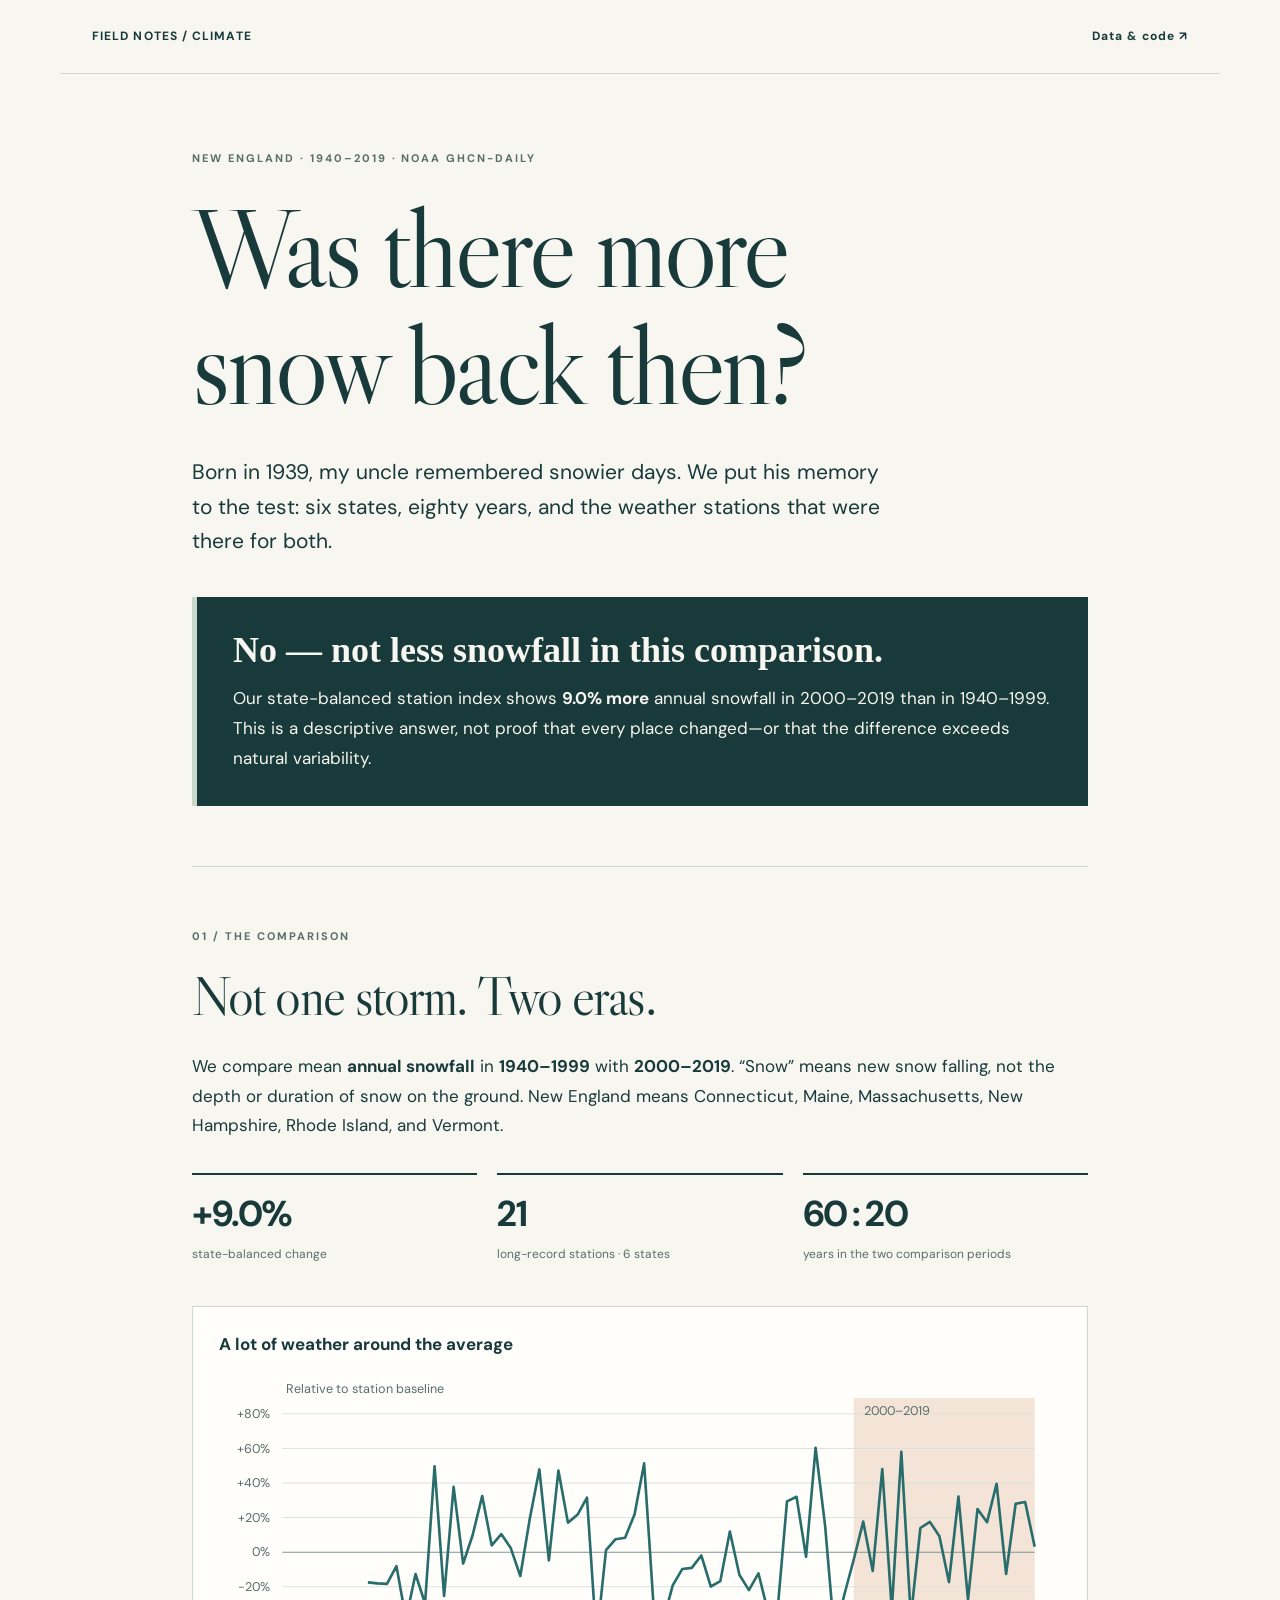
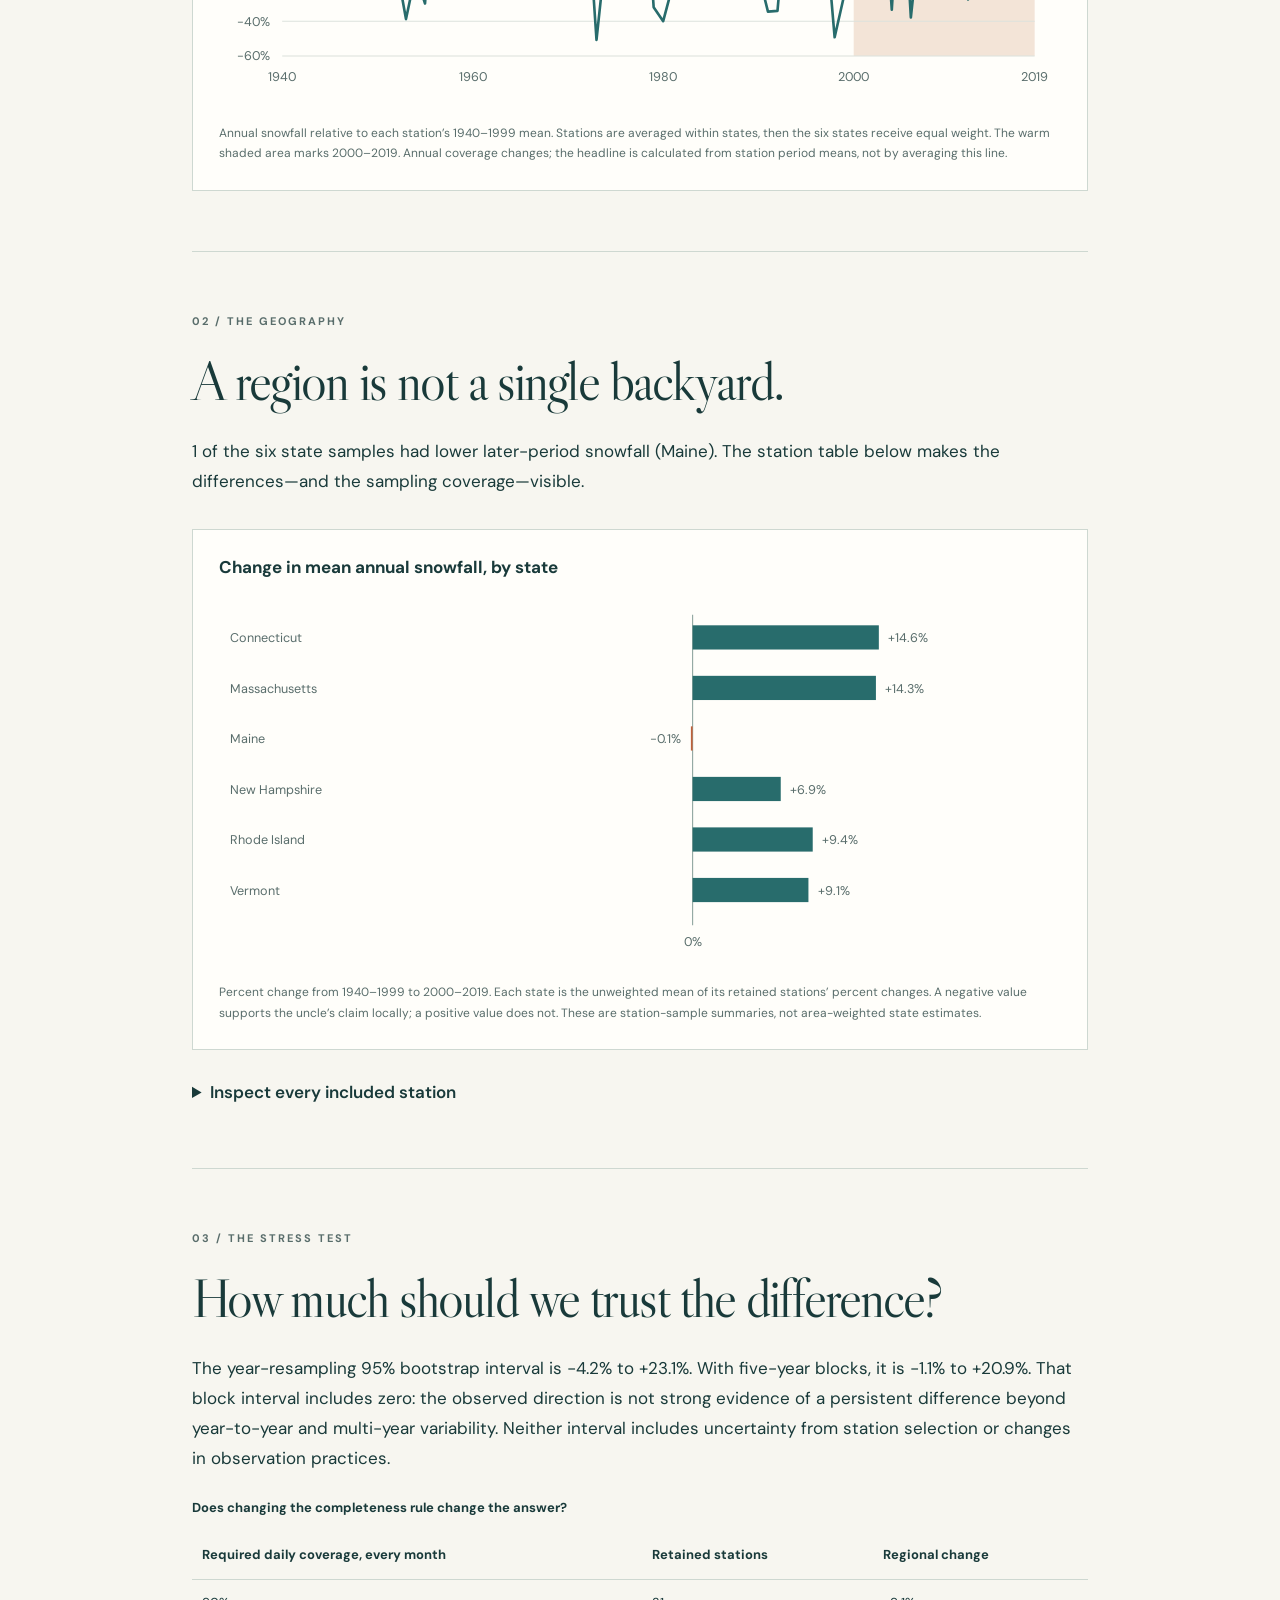
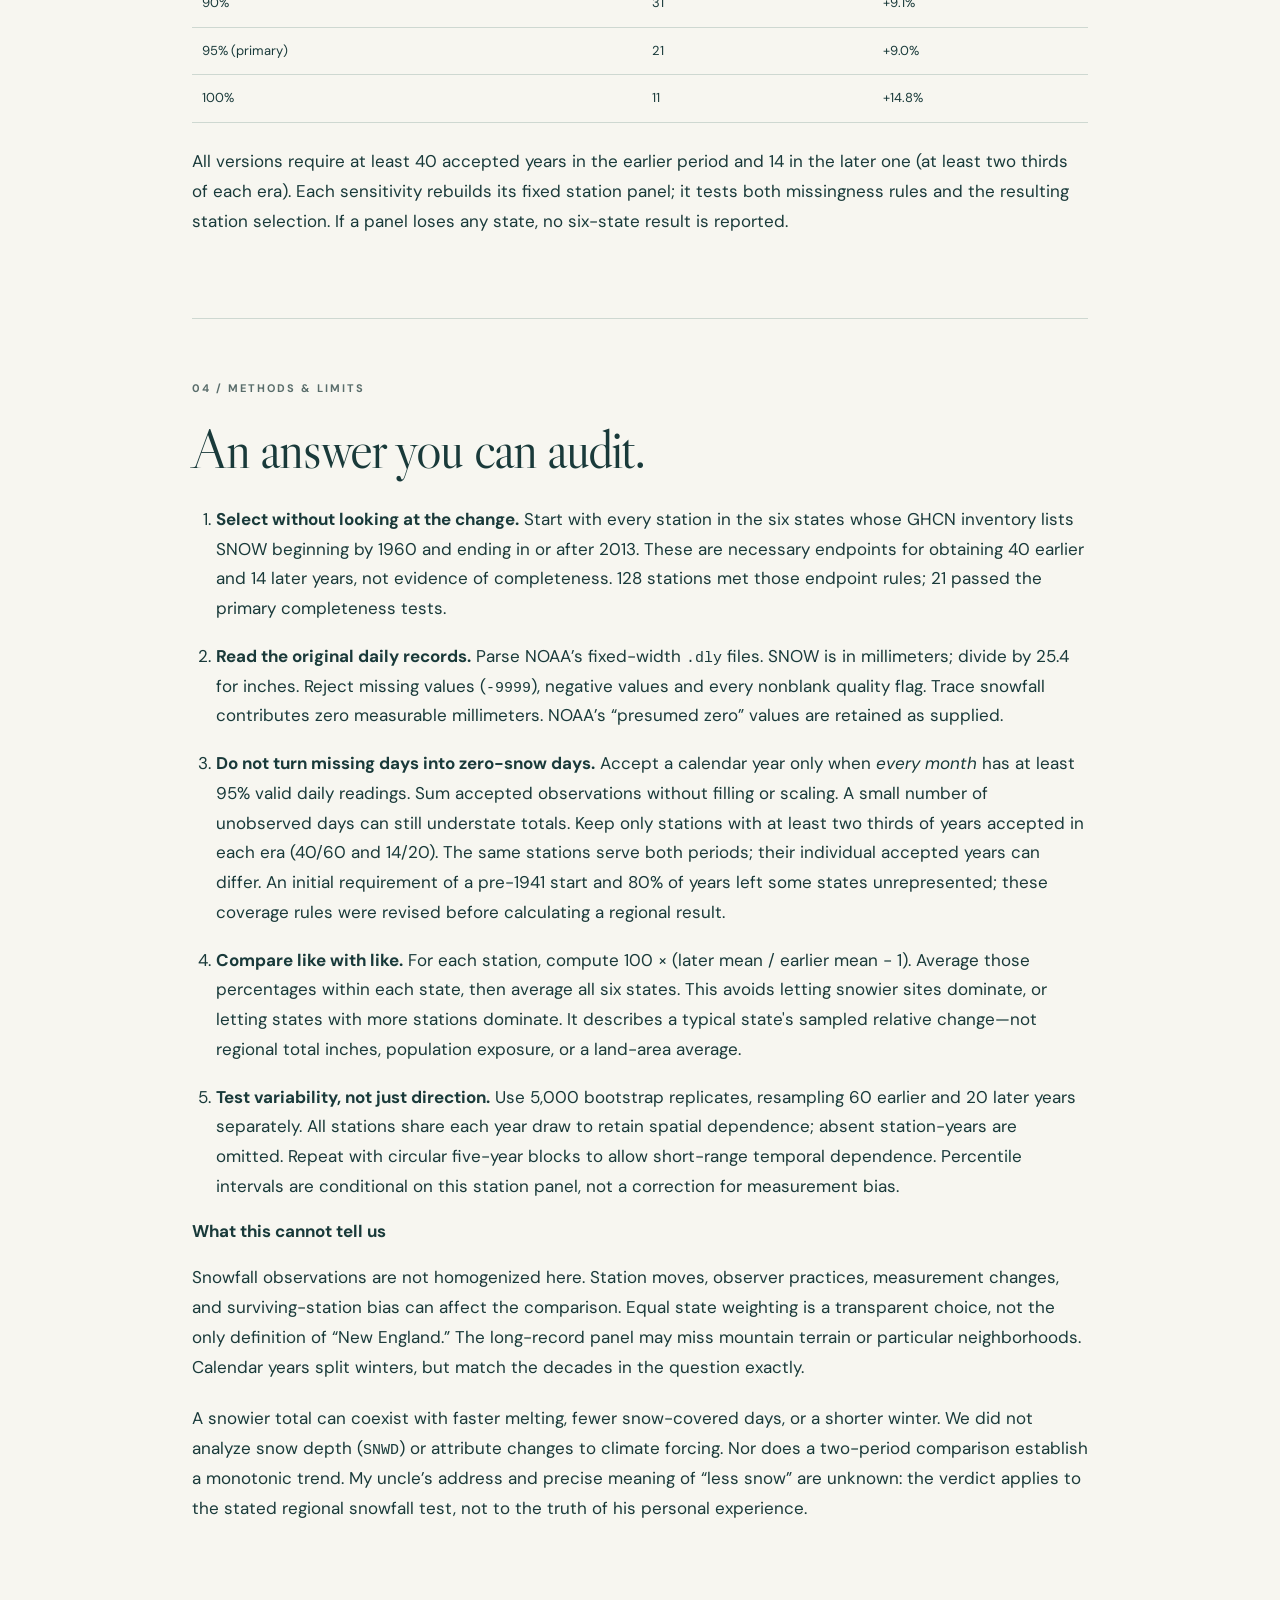
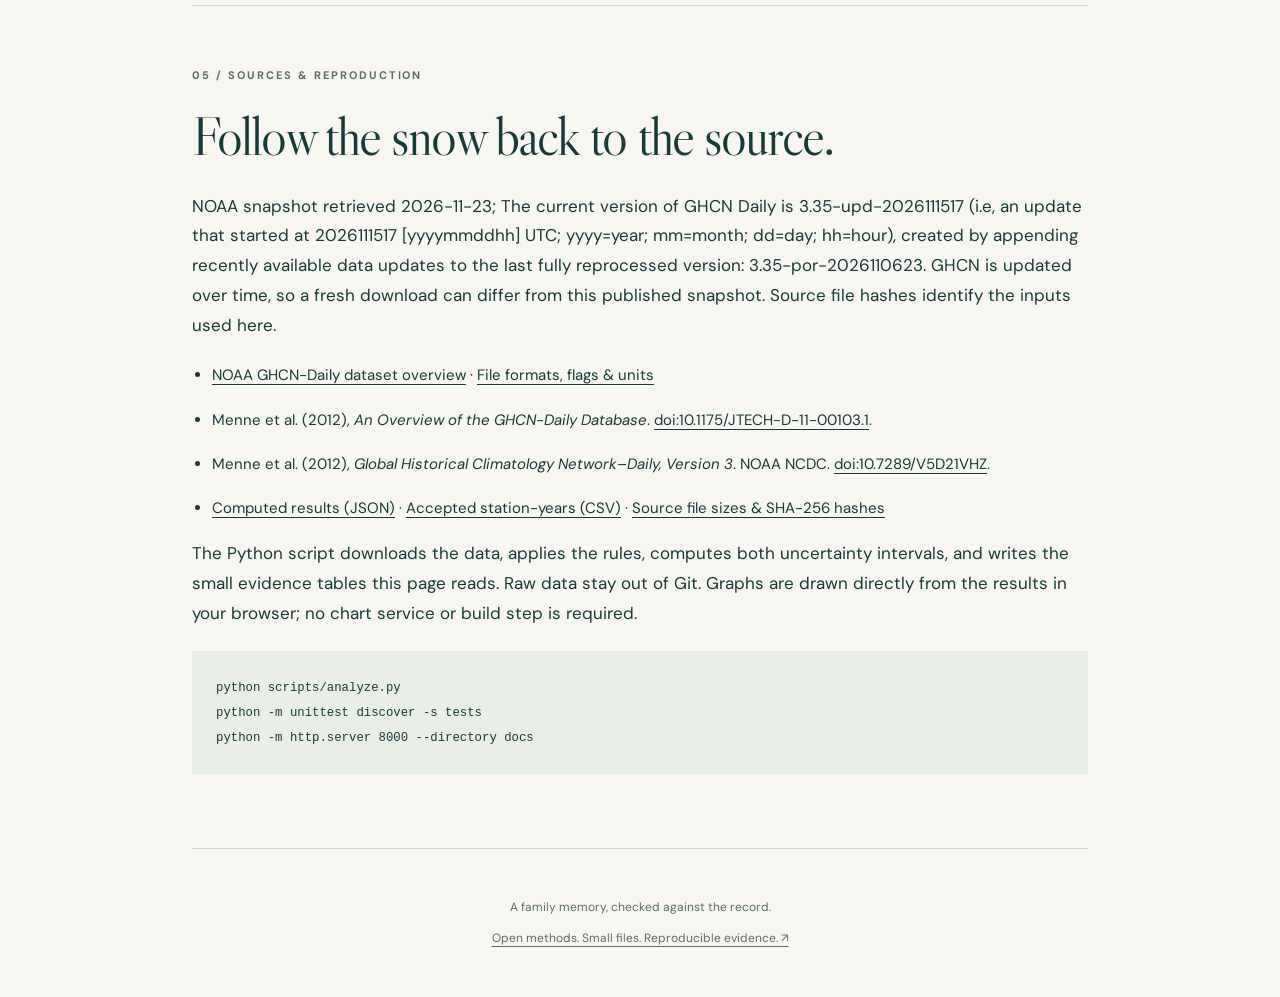
==== snowfall/index.html @ 42feb811 "Publish New England snowfall report at /snowfall" ====
<!doctype html>
<html lang="en">
<head>
  <meta charset="utf-8">
  <meta name="viewport" content="width=device-width, initial-scale=1">
  <meta name="description" content="Testing a lifetime's memory of New England snow against NOAA daily station records, 1940–2019.">
  <link rel="canonical" href="https://justi.zone/snowfall/">
  <title>Was there more snow back then? | New England, 1940–2019</title>
  <link rel="stylesheet" href="style.css">
  <script defer src="report.js"></script>
</head>
<body>
<header class="masthead"><a href="#">FIELD NOTES / CLIMATE</a><a href="https://github.com/justinthebergejr/snowfall-hw">Data &amp; code ↗</a></header>
<main>
  <section class="hero">
    <p class="eyebrow">NEW ENGLAND · 1940–2019 · NOAA GHCN-DAILY</p>
    <h1>Was there more<br>snow back then?</h1>
    <p class="intro">Born in 1939, my uncle remembered snowier days. We put his memory to the test: six states, eighty years, and the weather stations that were there for both.</p>
    <div id="verdict" class="verdict" aria-live="polite"><strong>No — not less snowfall in this comparison.</strong><p>The published 21-station index shows 9.0% more annual snowfall in 2000–2019 than in 1940–1999. Uncertainty intervals include zero; this is not proof of a persistent increase.</p></div>
    <noscript><p>This report needs JavaScript to display its computed answer and graphs. The <a href="assets/results.json">complete numerical results</a> and <a href="assets/station-years.csv">station-year data</a> are also available directly.</p></noscript>
  </section>
  <section aria-labelledby="comparison">
    <p class="eyebrow">01 / THE COMPARISON</p>
    <h2 id="comparison">Not one storm. Two eras.</h2>
    <p>We compare mean <strong>annual snowfall</strong> in <strong>1940–1999</strong> with <strong>2000–2019</strong>. “Snow” means new snow falling, not the depth or duration of snow on the ground. New England means Connecticut, Maine, Massachusetts, New Hampshire, Rhode Island, and Vermont.</p>
    <div class="metrics" id="metrics"></div>
    <figure>
      <h3>A lot of weather around the average</h3>
      <div id="timeline"></div>
      <figcaption>Annual snowfall relative to each station’s 1940–1999 mean. Stations are averaged within states, then the six states receive equal weight. The warm shaded area marks 2000–2019. Annual coverage changes; the headline is calculated from station period means, not by averaging this line.</figcaption>
    </figure>
  </section>
  <section aria-labelledby="geography">
    <p class="eyebrow">02 / THE GEOGRAPHY</p>
    <h2 id="geography">A region is not a single backyard.</h2>
    <p id="state-summary"></p>
    <figure>
      <h3>Change in mean annual snowfall, by state</h3>
      <div id="states-chart"></div>
      <figcaption>Percent change from 1940–1999 to 2000–2019. Each state is the unweighted mean of its retained stations’ percent changes. A negative value supports the uncle’s claim locally; a positive value does not. These are station-sample summaries, not area-weighted state estimates.</figcaption>
    </figure>
    <details><summary>Inspect every included station</summary>
      <p>Means are in inches per calendar year; counts show accepted years out of 60 and 20. Coordinates are in the downloadable results.</p>
      <div class="table-scroll"><table><thead><tr><th>Station / GHCN ID</th><th>State</th><th>1940–99</th><th>2000–19</th><th>Change</th><th>Years</th></tr></thead><tbody id="station-table"></tbody></table></div>
    </details>
  </section>
  <section aria-labelledby="confidence">
    <p class="eyebrow">03 / THE STRESS TEST</p>
    <h2 id="confidence">How much should we trust the difference?</h2>
    <p id="uncertainty"></p>
    <div class="table-scroll"><table><caption>Does changing the completeness rule change the answer?</caption><thead><tr><th>Required daily coverage, every month</th><th>Retained stations</th><th>Regional change</th></tr></thead><tbody id="sensitivity"></tbody></table></div>
    <p>All versions require at least 40 accepted years in the earlier period and 14 in the later one (at least two thirds of each era). Each sensitivity rebuilds its fixed station panel; it tests both missingness rules and the resulting station selection. If a panel loses any state, no six-state result is reported.</p>
  </section>
  <section class="methods" aria-labelledby="methods">
    <p class="eyebrow">04 / METHODS &amp; LIMITS</p>
    <h2 id="methods">An answer you can audit.</h2>
    <ol>
      <li><strong>Select without looking at the change.</strong> Start with every station in the six states whose GHCN inventory lists SNOW beginning by 1960 and ending in or after 2013. These are necessary endpoints for obtaining 40 earlier and 14 later years, not evidence of completeness. <span id="selection"></span></li>
      <li><strong>Read the original daily records.</strong> Parse NOAA’s fixed-width <code>.dly</code> files. SNOW is in millimeters; divide by 25.4 for inches. Reject missing values (<code>-9999</code>), negative values and every nonblank quality flag. Trace snowfall contributes zero measurable millimeters. NOAA’s “presumed zero” values are retained as supplied.</li>
      <li><strong>Do not turn missing days into zero-snow days.</strong> Accept a calendar year only when <em>every month</em> has at least 95% valid daily readings. Sum accepted observations without filling or scaling. A small number of unobserved days can still understate totals. Keep only stations with at least two thirds of years accepted in each era (40/60 and 14/20). The same stations serve both periods; their individual accepted years can differ. An initial requirement of a pre-1941 start and 80% of years left some states unrepresented; these coverage rules were revised before calculating a regional result.</li>
      <li><strong>Compare like with like.</strong> For each station, compute 100 × (later mean / earlier mean − 1). Average those percentages within each state, then average all six states. This avoids letting snowier sites dominate, or letting states with more stations dominate. It describes a typical state's sampled relative change—not regional total inches, population exposure, or a land-area average.</li>
      <li><strong>Test variability, not just direction.</strong> Use 5,000 bootstrap replicates, resampling 60 earlier and 20 later years separately. All stations share each year draw to retain spatial dependence; absent station-years are omitted. Repeat with circular five-year blocks to allow short-range temporal dependence. Percentile intervals are conditional on this station panel, not a correction for measurement bias.</li>
    </ol>
    <h3>What this cannot tell us</h3>
    <p>Snowfall observations are not homogenized here. Station moves, observer practices, measurement changes, and surviving-station bias can affect the comparison. Equal state weighting is a transparent choice, not the only definition of “New England.” The long-record panel may miss mountain terrain or particular neighborhoods. Calendar years split winters, but match the decades in the question exactly.</p>
    <p>A snowier total can coexist with faster melting, fewer snow-covered days, or a shorter winter. We did not analyze snow depth (<code>SNWD</code>) or attribute changes to climate forcing. Nor does a two-period comparison establish a monotonic trend. My uncle’s address and precise meaning of “less snow” are unknown: the verdict applies to the stated regional snowfall test, not to the truth of his personal experience.</p>
  </section>
  <section aria-labelledby="sources">
    <p class="eyebrow">05 / SOURCES &amp; REPRODUCTION</p>
    <h2 id="sources">Follow the snow back to the source.</h2>
    <p id="snapshot"></p>
    <ul class="sources">
      <li><a href="https://www.ncei.noaa.gov/products/land-based-station/global-historical-climatology-network-daily">NOAA GHCN-Daily dataset overview</a> · <a href="https://www.ncei.noaa.gov/pub/data/ghcn/daily/readme.txt">File formats, flags &amp; units</a></li>
      <li>Menne et al. (2012), <em>An Overview of the GHCN-Daily Database</em>. <a href="https://doi.org/10.1175/JTECH-D-11-00103.1">doi:10.1175/JTECH-D-11-00103.1</a>.</li>
      <li>Menne et al. (2012), <em>Global Historical Climatology Network–Daily, Version 3</em>. NOAA NCDC. <a href="https://doi.org/10.7289/V5D21VHZ">doi:10.7289/V5D21VHZ</a>.</li>
      <li><a href="assets/results.json">Computed results (JSON)</a> · <a href="assets/station-years.csv">Accepted station-years (CSV)</a> · <a href="assets/manifest.json">Source file sizes &amp; SHA-256 hashes</a></li>
    </ul>
    <p>The Python script downloads the data, applies the rules, computes both uncertainty intervals, and writes the small evidence tables this page reads. Raw data stay out of Git. Graphs are drawn directly from the results in your browser; no chart service or build step is required.</p>
    <pre><code>python scripts/analyze.py
python -m unittest discover -s tests
python -m http.server 8000 --directory docs</code></pre>
  </section>
</main>
<footer>A family memory, checked against the record.<br><a href="https://github.com/justinthebergejr/snowfall-hw">Open methods. Small files. Reproducible evidence. ↗</a></footer>
</body>
</html>
---- snowfall/style.css ----
@import url('https://fonts.googleapis.com/css2?family=DM+Sans:wght@400;500;600;700&family=Libre+Caslon+Display&display=swap');
:root{--paper:#f7f6f0;--ink:#193a3a;--muted:#596d6b;--line:#ced8d1;--accent:#bf613b;--teal:#286c6c}*{box-sizing:border-box}html{scroll-behavior:smooth}body{margin:0;background:var(--paper);color:var(--ink);font:17px/1.75 'DM Sans',system-ui,sans-serif}a{color:inherit;text-underline-offset:4px}a:hover{color:var(--accent)}.masthead{max-width:1160px;margin:auto;display:flex;justify-content:space-between;padding:26px 32px;border-bottom:1px solid var(--line);font-size:12px;font-weight:700;letter-spacing:.09em}.masthead a{text-decoration:none}main{max-width:960px;margin:auto;padding:0 32px}.hero{padding-top:75px!important}.eyebrow{font-size:11px;font-weight:700;letter-spacing:.18em;color:var(--muted);margin:0 0 22px}h1,h2{font-family:'Libre Caslon Display',Georgia,serif;font-weight:400;line-height:1.04;letter-spacing:-.035em}h1{font-size:clamp(64px,9vw,112px);margin:0 0 32px}h2{font-size:clamp(37px,5vw,54px);margin:0 0 28px}h3{font-size:17px;line-height:1.4;margin:0 0 20px}p{margin:0 0 22px}.intro{font-size:21px;max-width:690px;line-height:1.65}.verdict{background:var(--ink);color:var(--paper);margin-top:38px;padding:32px 36px;border-left:5px solid #c8d9cc}.verdict strong{display:block;font-family:Georgia,serif;font-size:36px;line-height:1.2;margin-bottom:12px}.verdict p{margin:0;font-size:17px}section{padding:60px 0;border-bottom:1px solid var(--line)}.metrics{display:grid;grid-template-columns:repeat(3,1fr);gap:20px;margin:32px 0 38px}.metric{border-top:2px solid var(--ink);padding-top:16px}.metric b{display:block;font-size:36px;letter-spacing:-.04em;line-height:1.3}.metric span{font-size:12px;color:var(--muted)}figure{margin:32px 0 0;background:#fffefa;border:1px solid var(--line);padding:26px}svg{display:block;width:100%;height:auto;overflow:visible}svg text{font-family:'DM Sans',system-ui,sans-serif;fill:var(--muted);font-size:12px}figcaption{font-size:12px;line-height:1.7;color:var(--muted);margin-top:20px}.table-scroll{overflow-x:auto;margin:24px 0}table{border-collapse:collapse;width:100%;font-size:13px;text-align:left}th,td{padding:12px 10px;border-bottom:1px solid var(--line);white-space:nowrap}th{font-weight:700}td:first-child{white-space:normal;min-width:155px}td small{display:block;color:var(--muted)}caption{text-align:left;font-weight:700;margin:0 0 12px}details{margin-top:28px}summary{cursor:pointer;font-weight:600}li{margin-bottom:18px}ol{padding-left:24px}code{font-size:.88em}pre{overflow:auto;background:#e9eee7;padding:24px;font-size:14px;line-height:1.8}.sources{padding-left:20px;font-size:15px}footer{text-align:center;padding:48px 24px;font-size:12px;color:var(--muted)}footer a{display:inline-block;margin-top:10px}@media(max-width:600px){body{font-size:16px}main{padding:0 22px}.masthead{padding:20px 22px;font-size:10px}.hero{padding-top:45px!important}.intro{font-size:18px}section{padding:42px 0}.verdict{padding:24px}.metrics{gap:12px}.metric b{font-size:27px}.metric span{font-size:11px}figure{padding:18px 12px}.eyebrow{font-size:10px}}
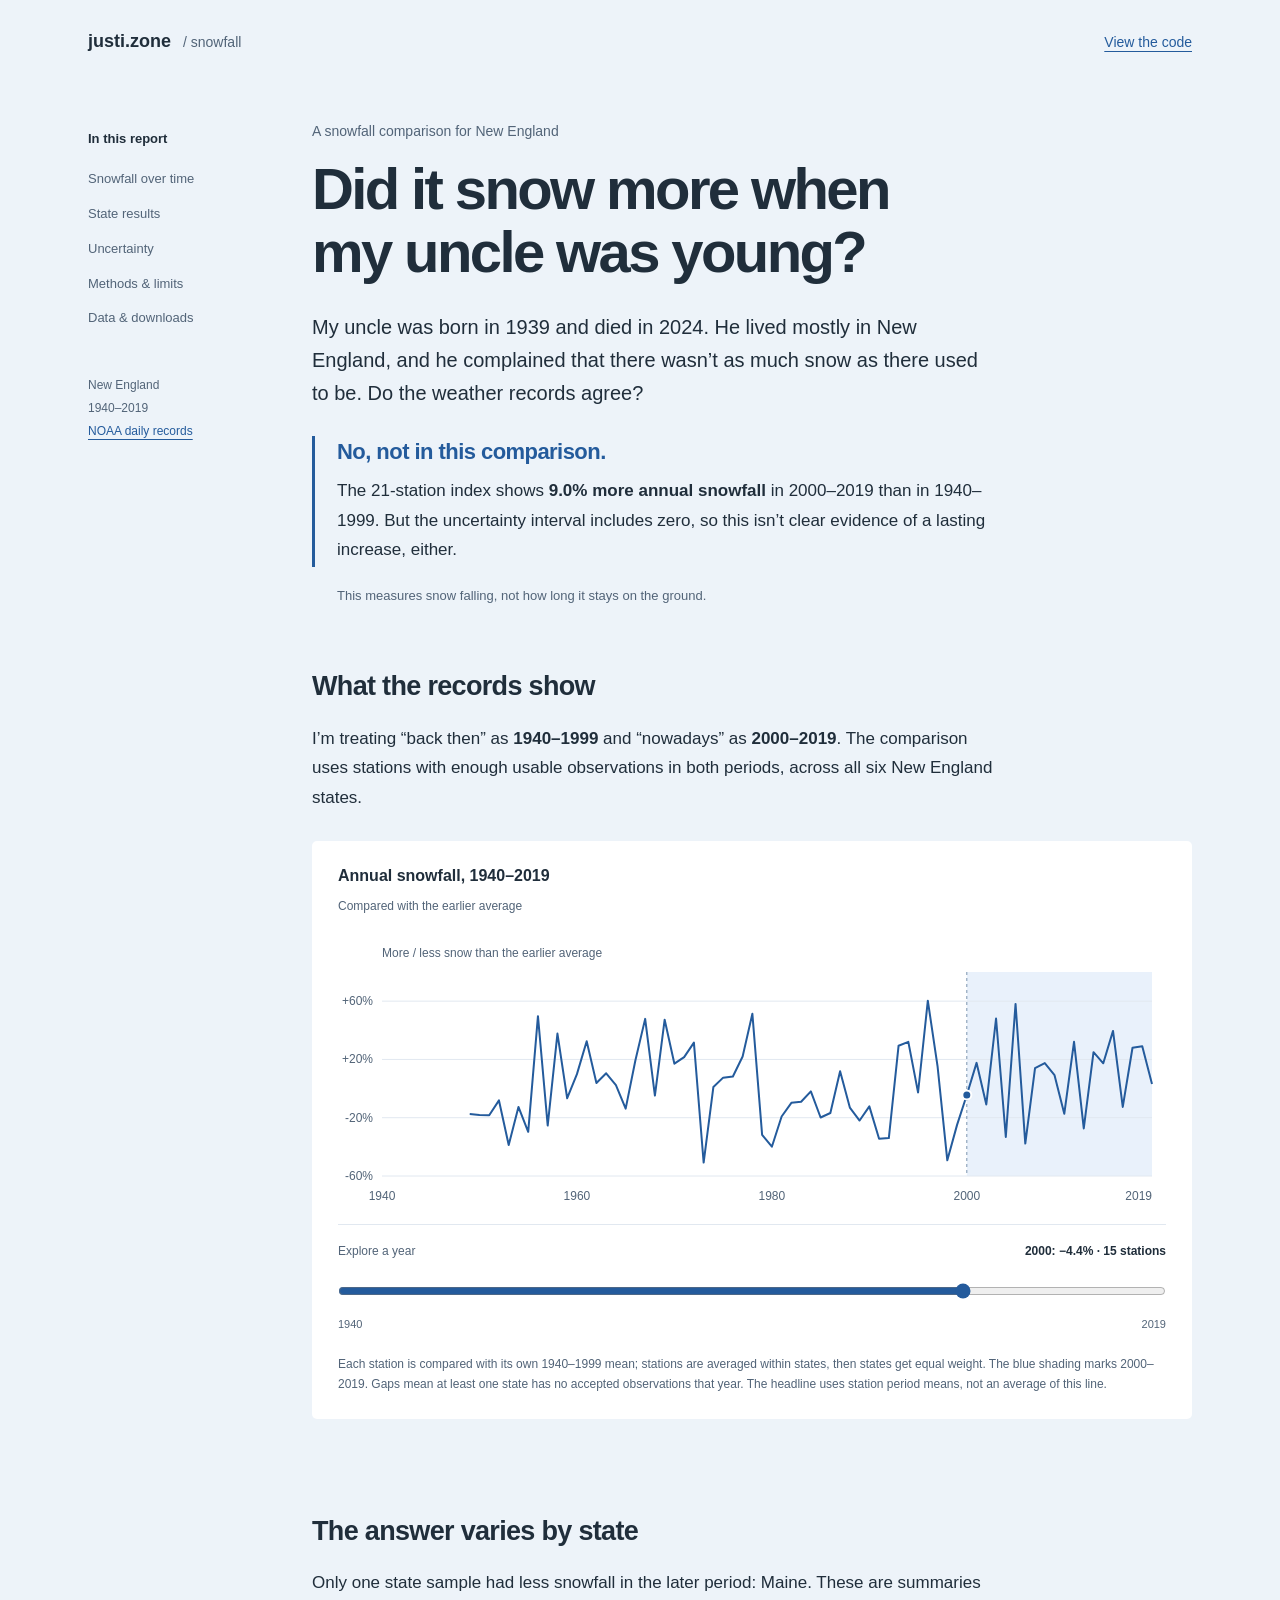
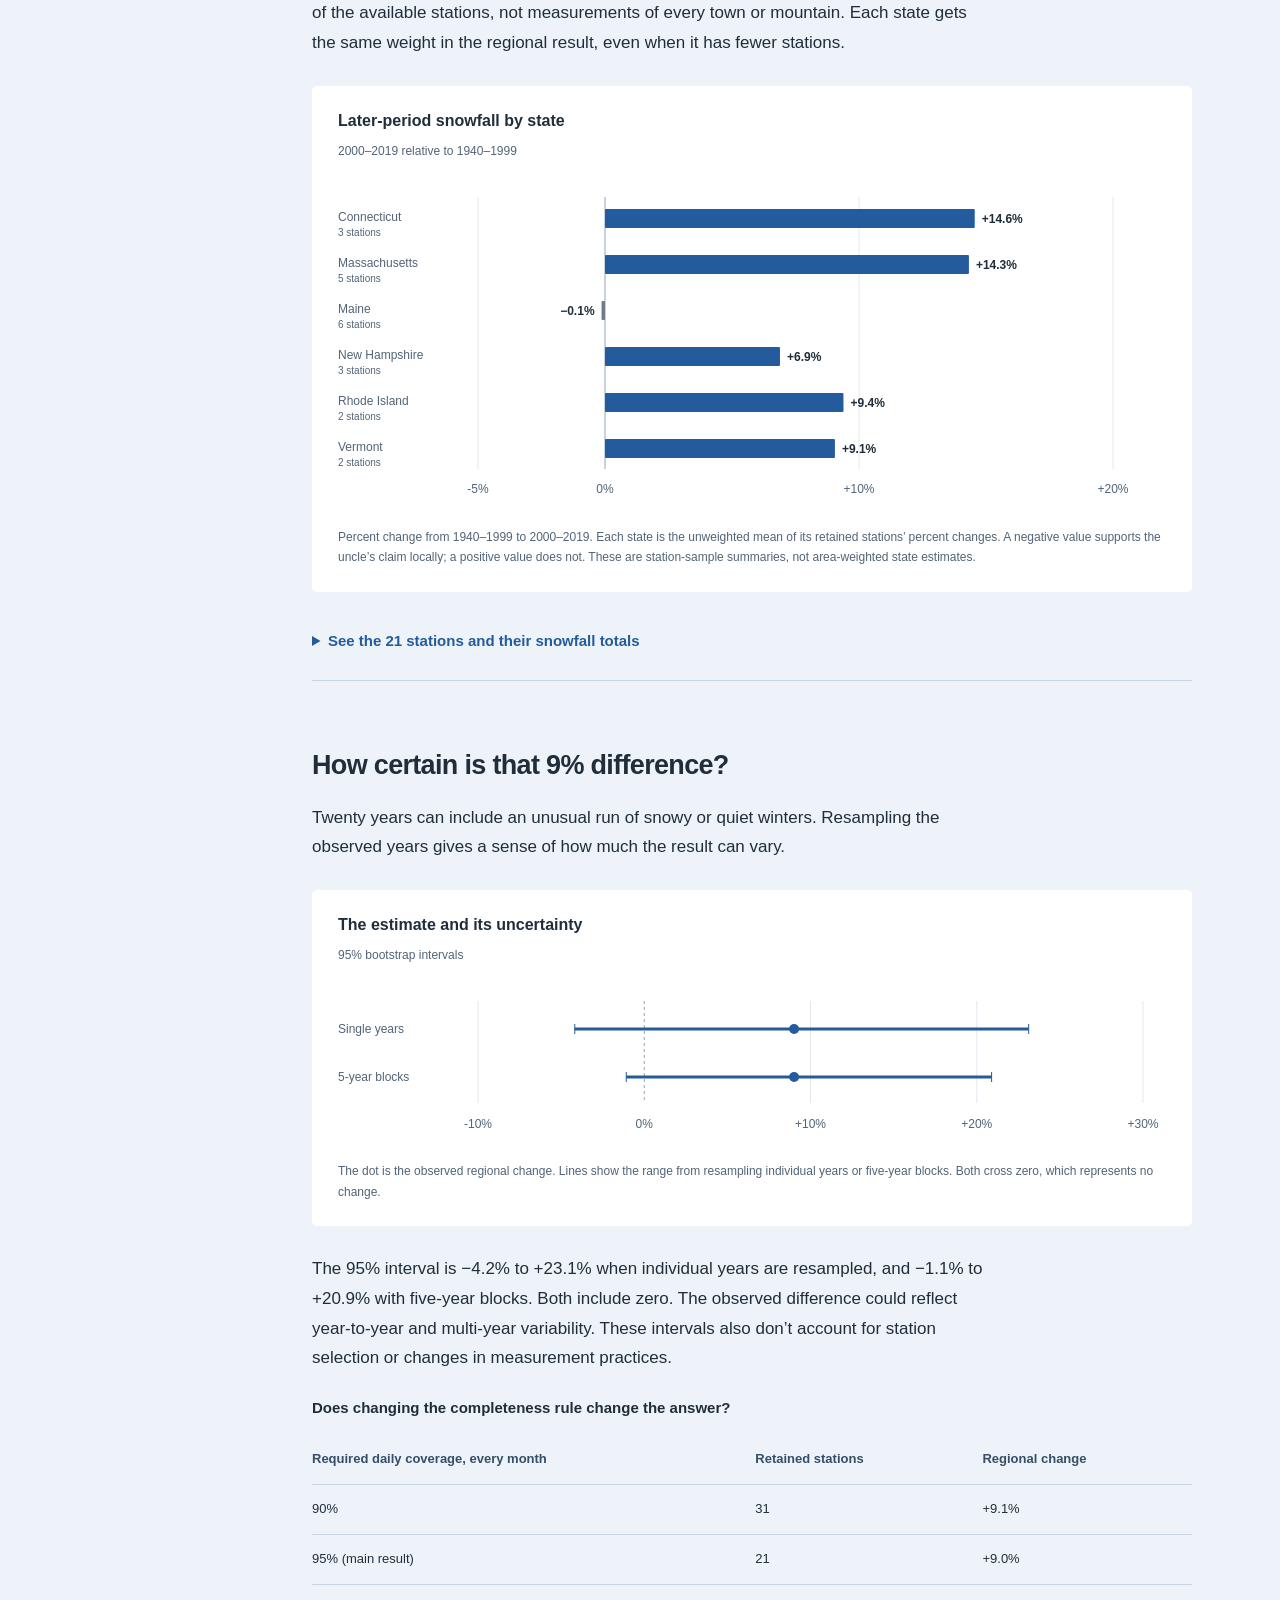
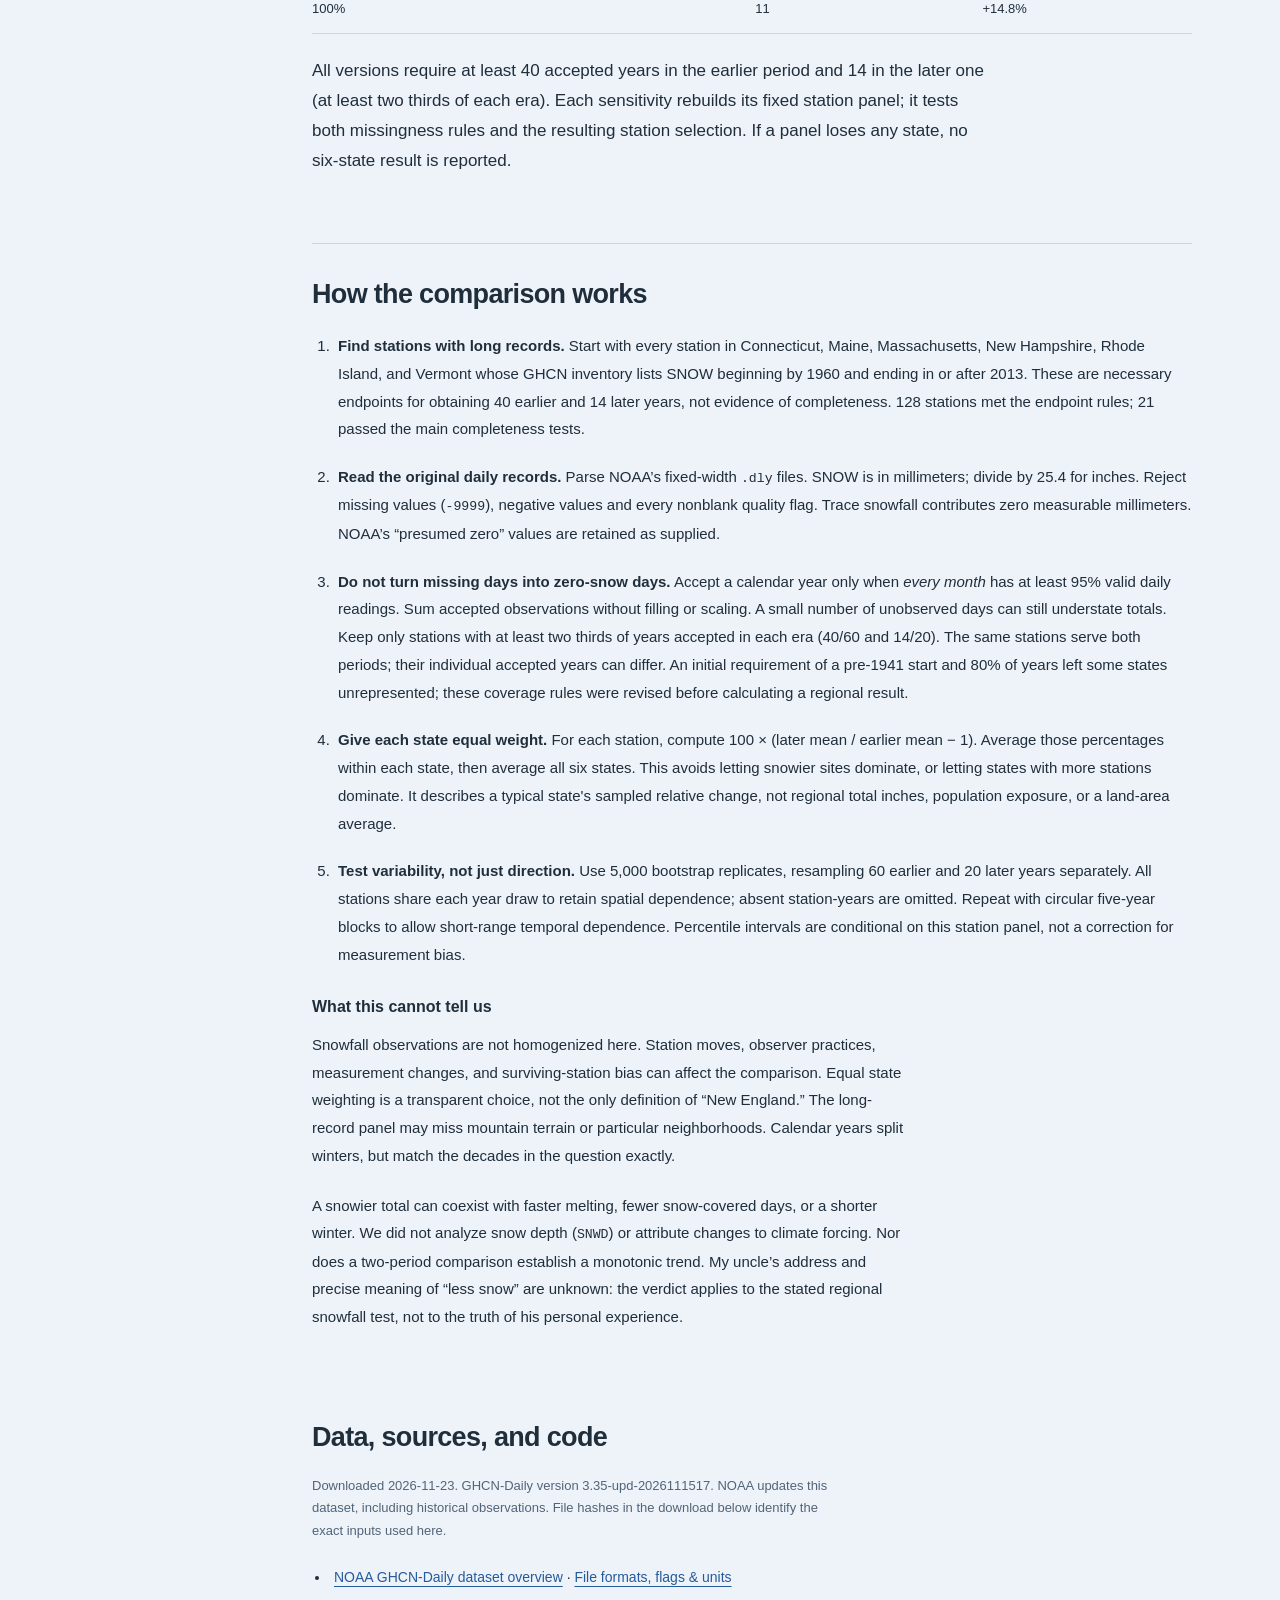
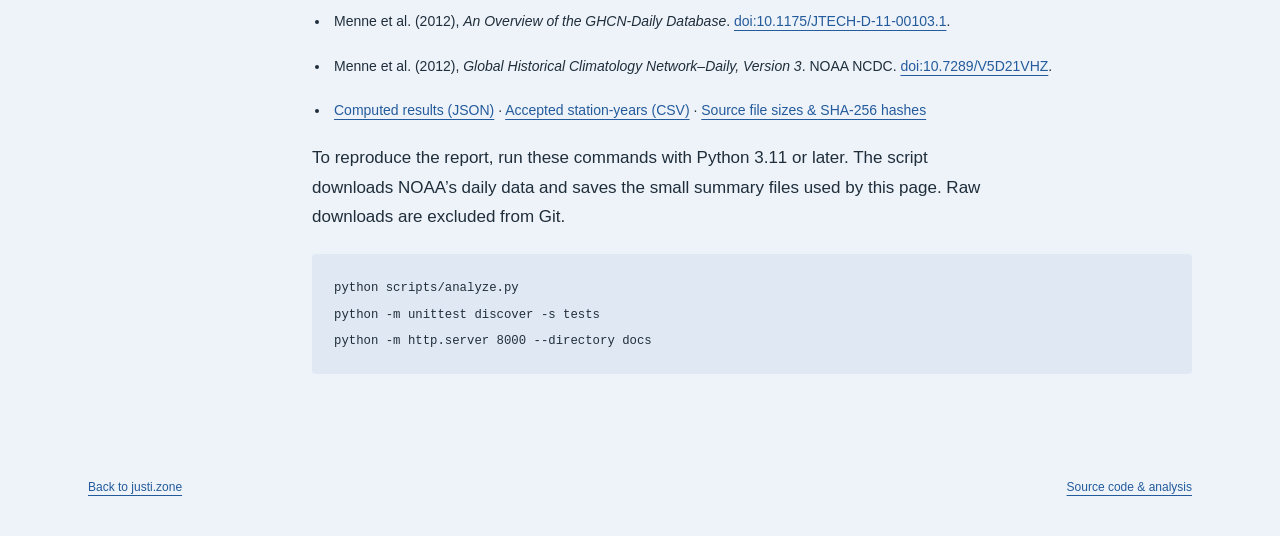
==== commit 5b5440de: "Refresh snowfall report design and add interactive charts" ====
--- a/snowfall/index.html
+++ b/snowfall/index.html
@@ -6,59 +6,62 @@
   <meta name="description" content="Testing a lifetime's memory of New England snow against NOAA daily station records, 1940–2019.">
   <link rel="canonical" href="https://justi.zone/snowfall/">
   <title>Was there more snow back then? | New England, 1940–2019</title>
-  <link rel="stylesheet" href="style.css">
-  <script defer src="report.js"></script>
+  <meta name="theme-color" content="#edf3f9">
+  <link rel="stylesheet" href="style.css?v=2">
+  <script defer src="report.js?v=2"></script>
 </head>
 <body>
-<header class="masthead"><a href="#">FIELD NOTES / CLIMATE</a><a href="https://github.com/justinthebergejr/snowfall-hw">Data &amp; code ↗</a></header>
-<main>
+<a class="skip-link" href="#report">Skip to report</a>
+<header class="masthead"><a class="home" href="https://justi.zone/">justi.zone</a><span class="breadcrumb">/ snowfall</span><a class="code-link" href="https://github.com/justinthebergejr/snowfall-hw">View the code</a></header>
+<div class="page-layout">
+<aside class="contents"><nav aria-label="On this page"><p>In this report</p><a href="#comparison">Snowfall over time</a><a href="#geography">State results</a><a href="#confidence">Uncertainty</a><a href="#methods">Methods &amp; limits</a><a href="#sources">Data &amp; downloads</a></nav><p class="side-note">New England<br>1940–2019<br><a href="https://www.ncei.noaa.gov/products/land-based-station/global-historical-climatology-network-daily">NOAA daily records</a></p></aside>
+<main id="report">
   <section class="hero">
-    <p class="eyebrow">NEW ENGLAND · 1940–2019 · NOAA GHCN-DAILY</p>
-    <h1>Was there more<br>snow back then?</h1>
-    <p class="intro">Born in 1939, my uncle remembered snowier days. We put his memory to the test: six states, eighty years, and the weather stations that were there for both.</p>
-    <div id="verdict" class="verdict" aria-live="polite"><strong>No — not less snowfall in this comparison.</strong><p>The published 21-station index shows 9.0% more annual snowfall in 2000–2019 than in 1940–1999. Uncertainty intervals include zero; this is not proof of a persistent increase.</p></div>
-    <noscript><p>This report needs JavaScript to display its computed answer and graphs. The <a href="assets/results.json">complete numerical results</a> and <a href="assets/station-years.csv">station-year data</a> are also available directly.</p></noscript>
+    <p class="article-meta">A snowfall comparison for New England</p>
+    <h1>Did it snow more when my uncle was young?</h1>
+    <p class="intro">My uncle was born in 1939 and died in 2024. He lived mostly in New England, and he complained that there wasn’t as much snow as there used to be. Do the weather records agree?</p>
+    <div id="verdict" class="verdict"><h2>No, not in this comparison.</h2><p>The 21-station index shows <strong>9.0% more annual snowfall</strong> in 2000–2019 than in 1940–1999. But the uncertainty interval includes zero, so this isn’t clear evidence of a lasting increase, either.</p></div>
+    <p class="scope-note">This measures snow falling, not how long it stays on the ground.</p>
+    <noscript><p>Enable JavaScript for the interactive graphs, or read the <a href="assets/results.json">numerical results</a> and <a href="assets/station-years.csv">station-year data</a> directly.</p></noscript>
   </section>
   <section aria-labelledby="comparison">
-    <p class="eyebrow">01 / THE COMPARISON</p>
-    <h2 id="comparison">Not one storm. Two eras.</h2>
-    <p>We compare mean <strong>annual snowfall</strong> in <strong>1940–1999</strong> with <strong>2000–2019</strong>. “Snow” means new snow falling, not the depth or duration of snow on the ground. New England means Connecticut, Maine, Massachusetts, New Hampshire, Rhode Island, and Vermont.</p>
-    <div class="metrics" id="metrics"></div>
+    <h2 id="comparison">What the records show</h2>
+    <p>I’m treating “back then” as <strong>1940–1999</strong> and “nowadays” as <strong>2000–2019</strong>. The comparison uses stations with enough usable observations in both periods, across all six New England states.</p>
     <figure>
-      <h3>A lot of weather around the average</h3>
+      <div class="figure-heading"><h3>Annual snowfall, 1940–2019</h3><span>Compared with the earlier average</span></div>
       <div id="timeline"></div>
-      <figcaption>Annual snowfall relative to each station’s 1940–1999 mean. Stations are averaged within states, then the six states receive equal weight. The warm shaded area marks 2000–2019. Annual coverage changes; the headline is calculated from station period means, not by averaging this line.</figcaption>
+      <div class="year-explorer" id="year-explorer" hidden><div class="year-readout"><label for="year">Explore a year</label><output id="year-value" for="year" aria-live="polite"></output></div><input id="year" type="range" min="1940" max="2019" value="2000" step="1"><div class="range-labels"><span>1940</span><span>2019</span></div></div>
+      <figcaption>Each station is compared with its own 1940–1999 mean; stations are averaged within states, then states get equal weight. The blue shading marks 2000–2019. Gaps mean at least one state has no accepted observations that year. The headline uses station period means, not an average of this line.</figcaption>
     </figure>
   </section>
   <section aria-labelledby="geography">
-    <p class="eyebrow">02 / THE GEOGRAPHY</p>
-    <h2 id="geography">A region is not a single backyard.</h2>
+    <h2 id="geography">The answer varies by state</h2>
     <p id="state-summary"></p>
     <figure>
-      <h3>Change in mean annual snowfall, by state</h3>
+      <div class="figure-heading"><h3>Later-period snowfall by state</h3><span>2000–2019 relative to 1940–1999</span></div>
       <div id="states-chart"></div>
       <figcaption>Percent change from 1940–1999 to 2000–2019. Each state is the unweighted mean of its retained stations’ percent changes. A negative value supports the uncle’s claim locally; a positive value does not. These are station-sample summaries, not area-weighted state estimates.</figcaption>
     </figure>
-    <details><summary>Inspect every included station</summary>
+    <details><summary>See the 21 stations and their snowfall totals</summary>
       <p>Means are in inches per calendar year; counts show accepted years out of 60 and 20. Coordinates are in the downloadable results.</p>
       <div class="table-scroll"><table><thead><tr><th>Station / GHCN ID</th><th>State</th><th>1940–99</th><th>2000–19</th><th>Change</th><th>Years</th></tr></thead><tbody id="station-table"></tbody></table></div>
     </details>
   </section>
   <section aria-labelledby="confidence">
-    <p class="eyebrow">03 / THE STRESS TEST</p>
-    <h2 id="confidence">How much should we trust the difference?</h2>
+    <h2 id="confidence">How certain is that 9% difference?</h2>
+    <p>Twenty years can include an unusual run of snowy or quiet winters. Resampling the observed years gives a sense of how much the result can vary.</p>
+    <figure class="interval-figure"><div class="figure-heading"><h3>The estimate and its uncertainty</h3><span>95% bootstrap intervals</span></div><div id="interval-chart"></div><figcaption>The dot is the observed regional change. Lines show the range from resampling individual years or five-year blocks. Both cross zero, which represents no change.</figcaption></figure>
     <p id="uncertainty"></p>
     <div class="table-scroll"><table><caption>Does changing the completeness rule change the answer?</caption><thead><tr><th>Required daily coverage, every month</th><th>Retained stations</th><th>Regional change</th></tr></thead><tbody id="sensitivity"></tbody></table></div>
     <p>All versions require at least 40 accepted years in the earlier period and 14 in the later one (at least two thirds of each era). Each sensitivity rebuilds its fixed station panel; it tests both missingness rules and the resulting station selection. If a panel loses any state, no six-state result is reported.</p>
   </section>
   <section class="methods" aria-labelledby="methods">
-    <p class="eyebrow">04 / METHODS &amp; LIMITS</p>
-    <h2 id="methods">An answer you can audit.</h2>
+    <h2 id="methods">How the comparison works</h2>
     <ol>
-      <li><strong>Select without looking at the change.</strong> Start with every station in the six states whose GHCN inventory lists SNOW beginning by 1960 and ending in or after 2013. These are necessary endpoints for obtaining 40 earlier and 14 later years, not evidence of completeness. <span id="selection"></span></li>
+      <li><strong>Find stations with long records.</strong> Start with every station in Connecticut, Maine, Massachusetts, New Hampshire, Rhode Island, and Vermont whose GHCN inventory lists SNOW beginning by 1960 and ending in or after 2013. These are necessary endpoints for obtaining 40 earlier and 14 later years, not evidence of completeness. <span id="selection"></span></li>
       <li><strong>Read the original daily records.</strong> Parse NOAA’s fixed-width <code>.dly</code> files. SNOW is in millimeters; divide by 25.4 for inches. Reject missing values (<code>-9999</code>), negative values and every nonblank quality flag. Trace snowfall contributes zero measurable millimeters. NOAA’s “presumed zero” values are retained as supplied.</li>
       <li><strong>Do not turn missing days into zero-snow days.</strong> Accept a calendar year only when <em>every month</em> has at least 95% valid daily readings. Sum accepted observations without filling or scaling. A small number of unobserved days can still understate totals. Keep only stations with at least two thirds of years accepted in each era (40/60 and 14/20). The same stations serve both periods; their individual accepted years can differ. An initial requirement of a pre-1941 start and 80% of years left some states unrepresented; these coverage rules were revised before calculating a regional result.</li>
-      <li><strong>Compare like with like.</strong> For each station, compute 100 × (later mean / earlier mean − 1). Average those percentages within each state, then average all six states. This avoids letting snowier sites dominate, or letting states with more stations dominate. It describes a typical state's sampled relative change—not regional total inches, population exposure, or a land-area average.</li>
+      <li><strong>Give each state equal weight.</strong> For each station, compute 100 × (later mean / earlier mean − 1). Average those percentages within each state, then average all six states. This avoids letting snowier sites dominate, or letting states with more stations dominate. It describes a typical state's sampled relative change, not regional total inches, population exposure, or a land-area average.</li>
       <li><strong>Test variability, not just direction.</strong> Use 5,000 bootstrap replicates, resampling 60 earlier and 20 later years separately. All stations share each year draw to retain spatial dependence; absent station-years are omitted. Repeat with circular five-year blocks to allow short-range temporal dependence. Percentile intervals are conditional on this station panel, not a correction for measurement bias.</li>
     </ol>
     <h3>What this cannot tell us</h3>
@@ -66,8 +69,7 @@
     <p>A snowier total can coexist with faster melting, fewer snow-covered days, or a shorter winter. We did not analyze snow depth (<code>SNWD</code>) or attribute changes to climate forcing. Nor does a two-period comparison establish a monotonic trend. My uncle’s address and precise meaning of “less snow” are unknown: the verdict applies to the stated regional snowfall test, not to the truth of his personal experience.</p>
   </section>
   <section aria-labelledby="sources">
-    <p class="eyebrow">05 / SOURCES &amp; REPRODUCTION</p>
-    <h2 id="sources">Follow the snow back to the source.</h2>
+    <h2 id="sources">Data, sources, and code</h2>
     <p id="snapshot"></p>
     <ul class="sources">
       <li><a href="https://www.ncei.noaa.gov/products/land-based-station/global-historical-climatology-network-daily">NOAA GHCN-Daily dataset overview</a> · <a href="https://www.ncei.noaa.gov/pub/data/ghcn/daily/readme.txt">File formats, flags &amp; units</a></li>
@@ -75,12 +77,13 @@
       <li>Menne et al. (2012), <em>Global Historical Climatology Network–Daily, Version 3</em>. NOAA NCDC. <a href="https://doi.org/10.7289/V5D21VHZ">doi:10.7289/V5D21VHZ</a>.</li>
       <li><a href="assets/results.json">Computed results (JSON)</a> · <a href="assets/station-years.csv">Accepted station-years (CSV)</a> · <a href="assets/manifest.json">Source file sizes &amp; SHA-256 hashes</a></li>
     </ul>
-    <p>The Python script downloads the data, applies the rules, computes both uncertainty intervals, and writes the small evidence tables this page reads. Raw data stay out of Git. Graphs are drawn directly from the results in your browser; no chart service or build step is required.</p>
+    <p>To reproduce the report, run these commands with Python 3.11 or later. The script downloads NOAA’s daily data and saves the small summary files used by this page. Raw downloads are excluded from Git.</p>
     <pre><code>python scripts/analyze.py
 python -m unittest discover -s tests
 python -m http.server 8000 --directory docs</code></pre>
   </section>
 </main>
-<footer>A family memory, checked against the record.<br><a href="https://github.com/justinthebergejr/snowfall-hw">Open methods. Small files. Reproducible evidence. ↗</a></footer>
+</div>
+<footer><a href="https://justi.zone/">Back to justi.zone</a><a href="https://github.com/justinthebergejr/snowfall-hw">Source code &amp; analysis</a></footer>
 </body>
 </html>
--- a/snowfall/style.css
+++ b/snowfall/style.css
@@ -1,2 +1,106 @@
-@import url('https://fonts.googleapis.com/css2?family=DM+Sans:wght@400;500;600;700&family=Libre+Caslon+Display&display=swap');
-:root{--paper:#f7f6f0;--ink:#193a3a;--muted:#596d6b;--line:#ced8d1;--accent:#bf613b;--teal:#286c6c}*{box-sizing:border-box}html{scroll-behavior:smooth}body{margin:0;background:var(--paper);color:var(--ink);font:17px/1.75 'DM Sans',system-ui,sans-serif}a{color:inherit;text-underline-offset:4px}a:hover{color:var(--accent)}.masthead{max-width:1160px;margin:auto;display:flex;justify-content:space-between;padding:26px 32px;border-bottom:1px solid var(--line);font-size:12px;font-weight:700;letter-spacing:.09em}.masthead a{text-decoration:none}main{max-width:960px;margin:auto;padding:0 32px}.hero{padding-top:75px!important}.eyebrow{font-size:11px;font-weight:700;letter-spacing:.18em;color:var(--muted);margin:0 0 22px}h1,h2{font-family:'Libre Caslon Display',Georgia,serif;font-weight:400;line-height:1.04;letter-spacing:-.035em}h1{font-size:clamp(64px,9vw,112px);margin:0 0 32px}h2{font-size:clamp(37px,5vw,54px);margin:0 0 28px}h3{font-size:17px;line-height:1.4;margin:0 0 20px}p{margin:0 0 22px}.intro{font-size:21px;max-width:690px;line-height:1.65}.verdict{background:var(--ink);color:var(--paper);margin-top:38px;padding:32px 36px;border-left:5px solid #c8d9cc}.verdict strong{display:block;font-family:Georgia,serif;font-size:36px;line-height:1.2;margin-bottom:12px}.verdict p{margin:0;font-size:17px}section{padding:60px 0;border-bottom:1px solid var(--line)}.metrics{display:grid;grid-template-columns:repeat(3,1fr);gap:20px;margin:32px 0 38px}.metric{border-top:2px solid var(--ink);padding-top:16px}.metric b{display:block;font-size:36px;letter-spacing:-.04em;line-height:1.3}.metric span{font-size:12px;color:var(--muted)}figure{margin:32px 0 0;background:#fffefa;border:1px solid var(--line);padding:26px}svg{display:block;width:100%;height:auto;overflow:visible}svg text{font-family:'DM Sans',system-ui,sans-serif;fill:var(--muted);font-size:12px}figcaption{font-size:12px;line-height:1.7;color:var(--muted);margin-top:20px}.table-scroll{overflow-x:auto;margin:24px 0}table{border-collapse:collapse;width:100%;font-size:13px;text-align:left}th,td{padding:12px 10px;border-bottom:1px solid var(--line);white-space:nowrap}th{font-weight:700}td:first-child{white-space:normal;min-width:155px}td small{display:block;color:var(--muted)}caption{text-align:left;font-weight:700;margin:0 0 12px}details{margin-top:28px}summary{cursor:pointer;font-weight:600}li{margin-bottom:18px}ol{padding-left:24px}code{font-size:.88em}pre{overflow:auto;background:#e9eee7;padding:24px;font-size:14px;line-height:1.8}.sources{padding-left:20px;font-size:15px}footer{text-align:center;padding:48px 24px;font-size:12px;color:var(--muted)}footer a{display:inline-block;margin-top:10px}@media(max-width:600px){body{font-size:16px}main{padding:0 22px}.masthead{padding:20px 22px;font-size:10px}.hero{padding-top:45px!important}.intro{font-size:18px}section{padding:42px 0}.verdict{padding:24px}.metrics{gap:12px}.metric b{font-size:27px}.metric span{font-size:11px}figure{padding:18px 12px}.eyebrow{font-size:10px}}
+:root {
+  color-scheme: light;
+  --page: #edf3f9;
+  --ink: #202e3b;
+  --muted: #526478;
+  --blue: #245b9c;
+  --line: #c8d5e3;
+  --paper: #fff;
+}
+
+* { box-sizing: border-box; }
+html { scroll-padding-top: 28px; }
+body { margin: 0; background: var(--page); color: var(--ink); font: 17px/1.75 -apple-system, BlinkMacSystemFont, "Segoe UI", sans-serif; }
+a { color: var(--blue); text-underline-offset: 4px; text-decoration-thickness: 1px; }
+a:hover { text-decoration-thickness: 2px; }
+:focus-visible { outline: 3px solid var(--blue); outline-offset: 5px; }
+.skip-link { position: absolute; left: 20px; top: -80px; background: white; padding: 10px; z-index: 2; }
+.skip-link:focus { top: 10px; }
+.masthead { max-width: 1176px; margin: auto; padding: 26px 36px; display: flex; align-items: baseline; gap: 12px; font-size: 14px; }
+.masthead .home { color: var(--ink); font-weight: 750; font-size: 18px; text-decoration: none; }
+.breadcrumb { color: var(--muted); }
+.code-link { margin-left: auto; }
+.page-layout { max-width: 1176px; margin: 0 auto; padding: 35px 36px 0; display: grid; grid-template-columns: 170px minmax(0, 1fr); gap: 54px; }
+.contents { font-size: 13px; color: var(--muted); padding-top: 9px; }
+.contents nav { position: sticky; top: 30px; }
+.contents nav p { color: var(--ink); font-weight: 650; margin-bottom: 12px; }
+.contents nav a { display: block; padding: 6px 0; text-decoration: none; color: var(--muted); }
+.contents nav a:hover { color: var(--blue); text-decoration: underline; }
+.side-note { margin-top: 38px; font-size: 12px; line-height: 1.9; }
+main { min-width: 0; padding-bottom: 30px; }
+.hero { padding: 0 0 28px; }
+.article-meta { font-size: 14px; color: var(--muted); margin: 0 0 15px; }
+h1 { max-width: 780px; font-size: clamp(36px, 4.6vw, 58px); letter-spacing: -.045em; line-height: 1.08; font-weight: 730; margin: 0 0 28px; text-wrap: balance; }
+.intro { font-size: 20px; line-height: 1.65; max-width: 680px; margin-bottom: 26px; }
+p { margin: 0 0 22px; max-width: 72ch; }
+h2 { font-size: 27px; font-weight: 680; letter-spacing: -.025em; line-height: 1.25; margin: 0 0 20px; }
+h3 { font-size: 16px; line-height: 1.4; font-weight: 650; margin: 28px 0 12px; }
+section { padding: 34px 0; }
+.verdict { border-left: 3px solid var(--blue); padding: 2px 0 2px 22px; max-width: 700px; }
+.verdict h2 { font-size: 22px; margin-bottom: 10px; color: var(--blue); }
+.verdict p { margin: 0; }
+.scope-note { font-size: 13px; color: var(--muted); margin: 18px 0 0 25px; }
+figure { margin: 28px 0; background: var(--paper); padding: 24px 26px; border-radius: 5px; }
+.figure-heading { margin-bottom: 22px; }
+.figure-heading h3 { margin: 0 0 3px; }
+.figure-heading span { font-size: 12px; color: var(--muted); }
+svg { display: block; width: 100%; height: auto; overflow: visible; }
+svg text { font-family: -apple-system, BlinkMacSystemFont, "Segoe UI", sans-serif; fill: var(--muted); font-size: 12px; }
+figcaption { font-size: 12px; color: var(--muted); line-height: 1.7; margin-top: 20px; }
+.year-explorer { margin: 12px 0 4px; border-top: 1px solid #e1e8f0; padding-top: 16px; }
+.year-readout { display: flex; justify-content: space-between; gap: 15px; align-items: baseline; font-size: 12px; }
+.year-readout label { color: var(--muted); flex-shrink: 0; }
+.year-readout output { font-weight: 650; text-align: right; font-variant-numeric: tabular-nums; }
+input[type="range"] { width: 100%; margin: 15px 0 0; min-height: 28px; accent-color: var(--blue); cursor: pointer; }
+.range-labels { display: flex; justify-content: space-between; color: var(--muted); font-size: 11px; }
+.table-scroll { overflow-x: auto; margin: 22px 0; }
+table { border-collapse: collapse; width: 100%; font-size: 13px; text-align: left; font-variant-numeric: tabular-nums; }
+th, td { padding: 13px 10px; border-bottom: 1px solid var(--line); white-space: nowrap; }
+th { font-weight: 650; color: #364e67; }
+td:first-child, th:first-child { padding-left: 0; white-space: normal; }
+td small { display: block; color: var(--muted); font-size: 11px; }
+caption { text-align: left; font-weight: 650; font-size: 15px; margin-bottom: 14px; }
+details { margin-top: 24px; border-bottom: 1px solid var(--line); padding-bottom: 18px; }
+summary { cursor: pointer; font-weight: 600; font-size: 15px; color: var(--blue); padding: 8px 0; }
+details[open] summary { margin-bottom: 14px; }
+details > p { font-size: 13px; color: var(--muted); }
+ol { padding-left: 22px; }
+li { margin-bottom: 20px; padding-left: 4px; }
+.methods { border-top: 1px solid var(--line); margin-top: 12px; }
+.methods li, .methods p { font-size: 15px; line-height: 1.85; }
+.sources { padding-left: 18px; font-size: 14px; }
+#snapshot { font-size: 13px; color: var(--muted); overflow-wrap: anywhere; }
+code { font-size: .88em; }
+pre { overflow-x: auto; background: #e0e9f3; border-radius: 4px; padding: 20px 22px; font-size: 14px; line-height: 1.9; }
+footer { max-width: 1176px; margin: auto; padding: 25px 36px 40px; display: flex; gap: 24px; justify-content: space-between; font-size: 12px; }
+@media (max-width: 900px) {
+  .page-layout { grid-template-columns: minmax(0, 1fr); max-width: 820px; gap: 20px; padding-top: 20px; }
+  .contents { display: none; }
+  .masthead { max-width: 820px; }
+}
+@media (max-width: 540px) {
+  body { font-size: 16px; }
+  .masthead { padding: 20px 22px; font-size: 12px; }
+  .masthead .home { font-size: 16px; }
+  .page-layout { padding: 24px 22px 0; }
+  .intro { font-size: 18px; }
+  h2 { font-size: 24px; }
+  section { padding: 26px 0; }
+  .hero { padding-bottom: 16px; }
+  .verdict { padding-left: 17px; }
+  .verdict h2 { font-size: 21px; }
+  .scope-note { margin-left: 20px; }
+  figure { margin-left: -10px; margin-right: -10px; padding: 20px 12px; }
+  .year-readout { align-items: start; }
+  .year-readout output { max-width: 210px; }
+  th { white-space: normal; }
+  footer { padding: 22px; font-size: 11px; }
+}
+@media print {
+  body { background: white; font-size: 11pt; }
+  .masthead, .contents, .year-explorer, footer, .skip-link { display: none; }
+  .page-layout { display: block; max-width: none; padding: 0; }
+  h1 { font-size: 30pt; }
+  figure { padding: 15px 0; break-inside: avoid; }
+  a { color: inherit; }
+}
